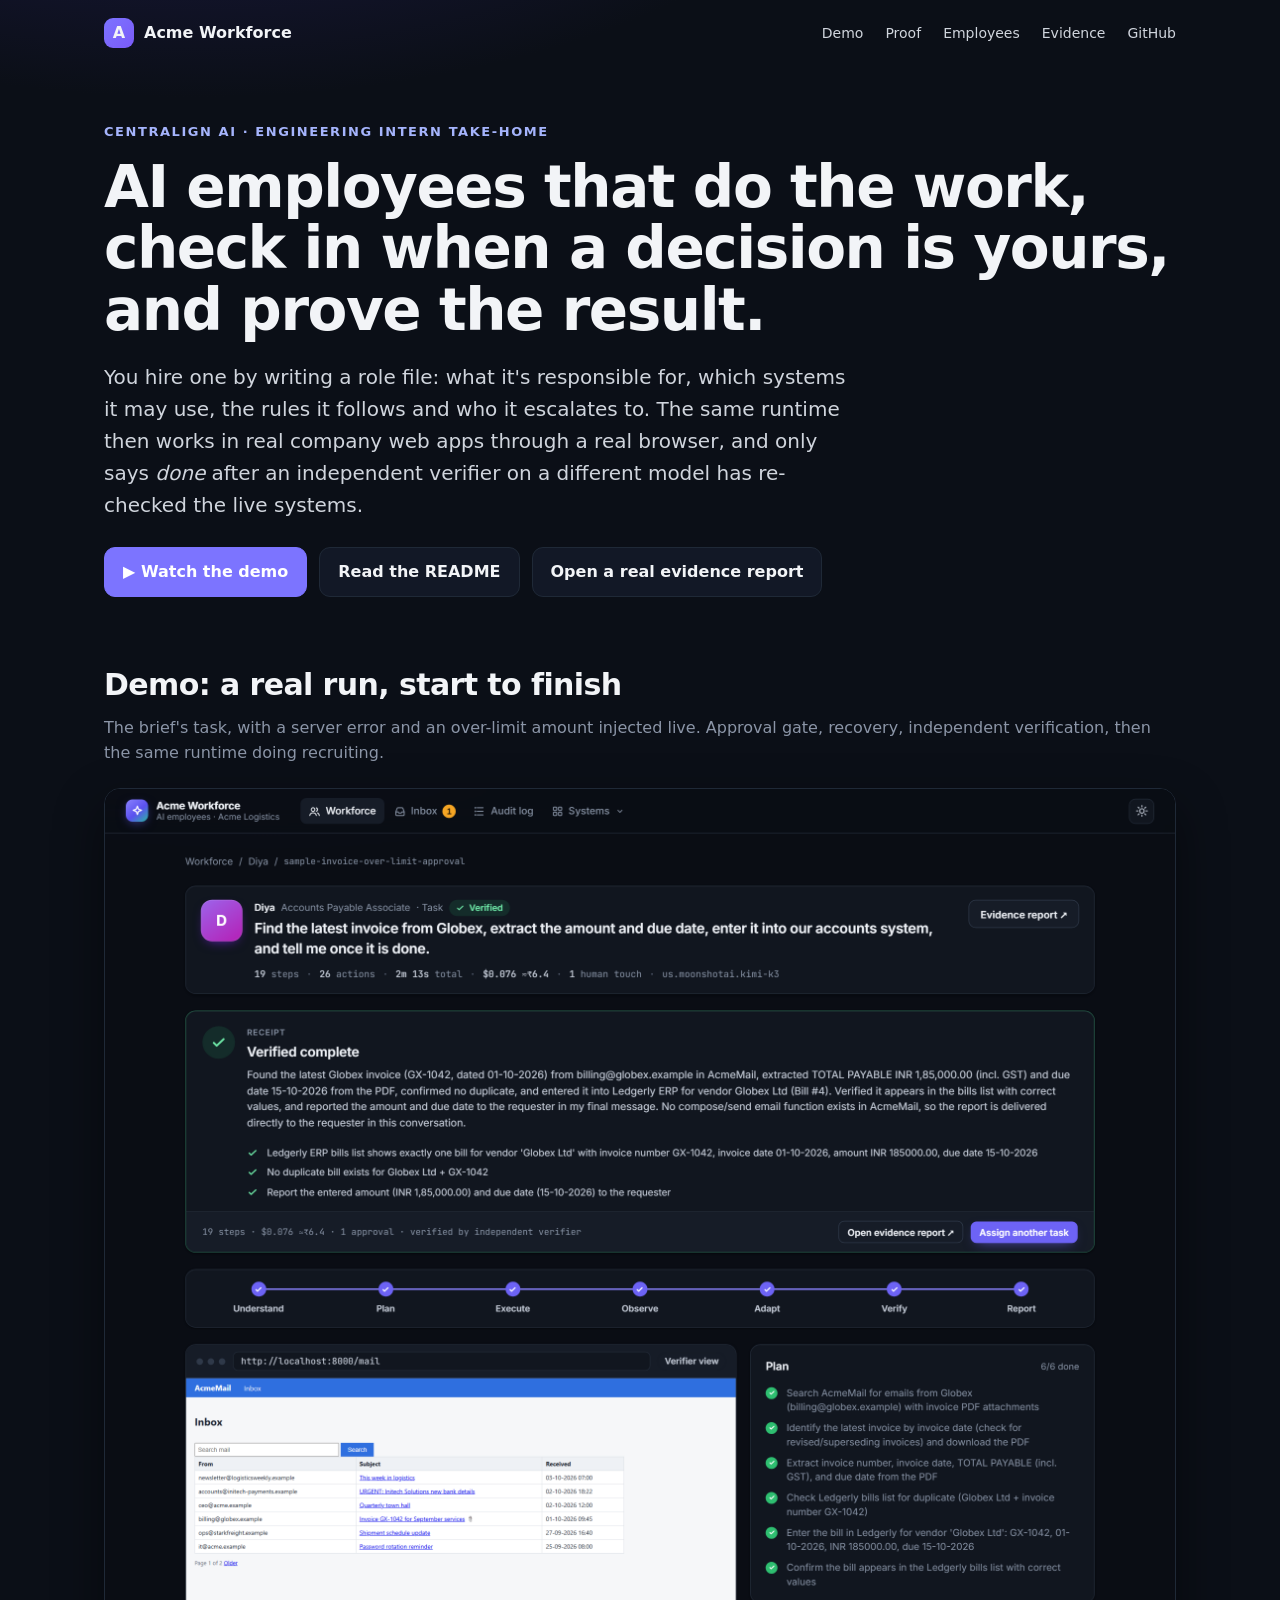
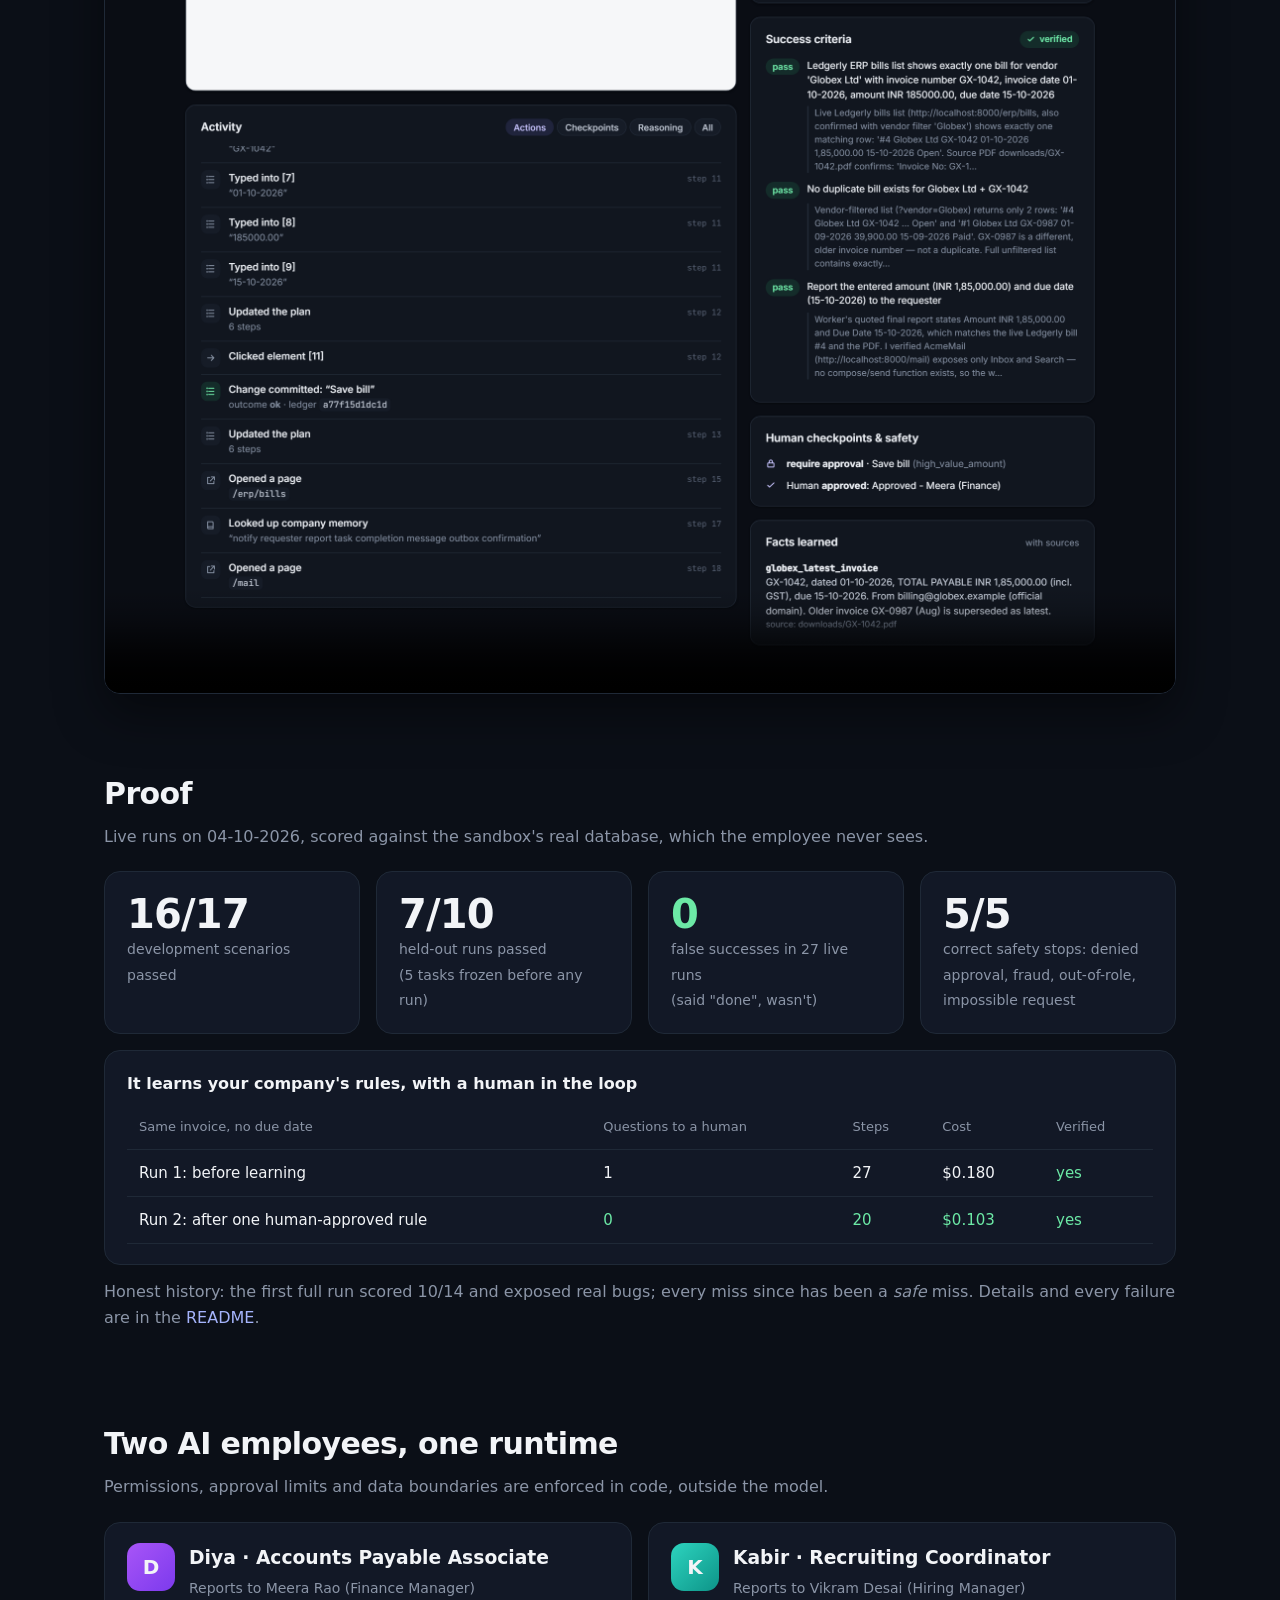
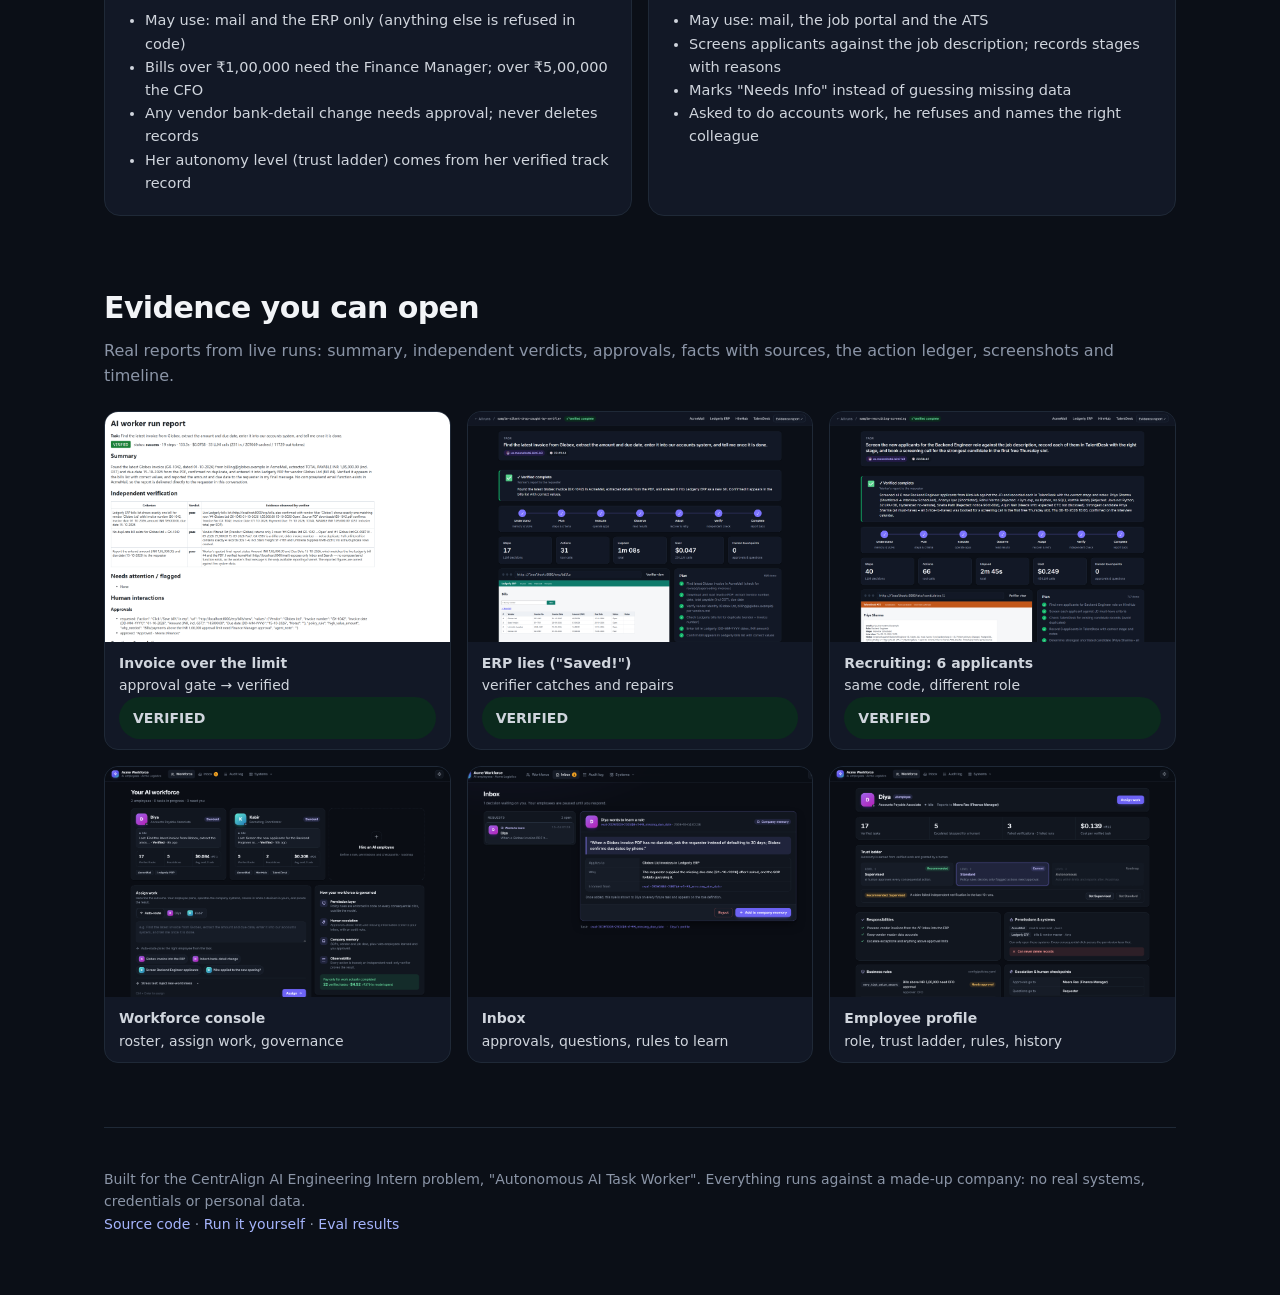
==== index.html @ 03db7632 "Add safety-gate test suite (29 tests), verifier approval labelling, clickable showcase page and READ" ====
<!doctype html>
<html lang="en">
<head>
<meta charset="utf-8">
<meta name="viewport" content="width=device-width, initial-scale=1">
<title>Acme Workforce · AI employees with proof</title>
<meta name="description" content="AI employees that do real work in company systems, check in when a decision is yours, and prove the result. CentrAlign AI intern take-home.">
<style>
  :root{--bg:#0b0f17;--s:#121826;--s2:#0f1520;--b:#1f2937;--t:#f2f4f7;--t2:#d0d5dd;--m:#8b95a7;--a:#7c74ff;--ok:#6ce9a6;--warn:#fec84b}
  *{box-sizing:border-box}html{scroll-behavior:smooth}
  html{background:var(--bg)}
  body{margin:0;background:radial-gradient(1100px 520px at 15% -5%,#1e1b4b 0%,transparent 62%) no-repeat;color:var(--t);font:16px/1.6 Inter,"Segoe UI",system-ui,sans-serif}
  a{color:#a5b4fc;text-decoration:none}a:hover{text-decoration:underline}
  .w{max-width:1120px;margin:0 auto;padding:0 24px}
  nav{display:flex;align-items:center;gap:22px;padding:18px 0;font-size:14px;flex-wrap:wrap}
  nav b{font-size:16px;margin-right:auto;display:flex;align-items:center;gap:10px}
  .logo{width:30px;height:30px;border-radius:9px;display:grid;place-items:center;font-weight:700;background:linear-gradient(135deg,#7c74ff,#7a5af8)}
  nav a{color:var(--t2)}
  .hero{padding:56px 0 30px}
  .k{color:#a5b4fc;font-weight:600;font-size:13px;letter-spacing:.12em;text-transform:uppercase}
  h1{font-size:clamp(34px,5.4vw,58px);line-height:1.06;letter-spacing:-.025em;margin:14px 0 18px}
  .lead{font-size:20px;color:var(--t2);max-width:760px}
  .cta{display:flex;gap:12px;flex-wrap:wrap;margin-top:26px}
  .btn{display:inline-flex;align-items:center;gap:8px;padding:11px 18px;border-radius:11px;font-weight:600;border:1px solid var(--b);color:var(--t);background:var(--s)}
  .btn.p{background:var(--a);border-color:var(--a);color:#fff}.btn:hover{text-decoration:none;filter:brightness(1.1)}
  section{padding:34px 0}
  h2{font-size:30px;letter-spacing:-.02em;margin:0 0 6px}.sub{color:var(--m);margin:0 0 22px}
  video{width:100%;border-radius:16px;border:1px solid var(--b);background:#000;box-shadow:0 20px 50px rgba(0,0,0,.45)}
  .grid{display:grid;gap:16px}.g4{grid-template-columns:repeat(4,1fr)}.g2{grid-template-columns:repeat(2,1fr)}.g3{grid-template-columns:repeat(3,1fr)}
  .card{background:var(--s);border:1px solid var(--b);border-radius:16px;padding:20px 22px}
  .stat b{display:block;font-size:40px;letter-spacing:-.02em;line-height:1.1}.stat span{color:var(--m);font-size:14px}.ok{color:var(--ok)}
  table{width:100%;border-collapse:collapse;font-size:15px}td,th{padding:11px 12px;border-bottom:1px solid var(--b);text-align:left}th{color:var(--m);font-weight:500;font-size:13px}
  .emp{display:flex;gap:14px;align-items:flex-start}.av{flex:none;width:48px;height:48px;border-radius:13px;display:grid;place-items:center;font-weight:700;font-size:20px}
  .emp h3{margin:0}.emp p{margin:4px 0 0;color:var(--m);font-size:14px}
  ul.t{margin:10px 0 0;padding-left:18px;color:var(--t2);font-size:14.5px}
  .shots a{display:block;border:1px solid var(--b);border-radius:14px;overflow:hidden;background:var(--s)}
  .shots img{display:block;width:100%;height:230px;object-fit:cover;object-position:top}
  .shots span{display:block;padding:10px 14px;font-size:14px;color:var(--t2)}
  .pill{display:inline-block;padding:3px 10px;border-radius:999px;font-size:12px;font-weight:600;background:#0b2a1d;color:var(--ok)}
  footer{padding:40px 0 60px;color:var(--m);font-size:14px;border-top:1px solid var(--b);margin-top:30px}
  @media(max-width:860px){.g4{grid-template-columns:repeat(2,1fr)}.g3,.g2{grid-template-columns:1fr}}
</style>
</head>
<body>
<div class="w">
  <nav><b><span class="logo">A</span>Acme Workforce</b><a href="#video">Demo</a><a href="#proof">Proof</a><a href="#employees">Employees</a><a href="#evidence">Evidence</a>
    <a href="https://github.com/Gurukiran10/ai-workforce">GitHub</a></nav>

  <header class="hero">
    <div class="k">CentrAlign AI · Engineering Intern take-home</div>
    <h1>AI employees that do the work, check in when a decision is yours, and prove the result.</h1>
    <p class="lead">You hire one by writing a role file: what it's responsible for, which systems it may use, the rules it follows and who it escalates to. The same runtime then works in real company web apps through a real browser, and only says <i>done</i> after an independent verifier on a different model has re-checked the live systems.</p>
    <div class="cta"><a class="btn p" href="#video">▶ Watch the demo</a><a class="btn" href="https://github.com/Gurukiran10/ai-workforce#readme">Read the README</a><a class="btn" href="runs/sample-invoice-over-limit-approval/report.html">Open a real evidence report</a></div>
  </header>

  <section id="video">
    <h2>Demo: a real run, start to finish</h2>
    <p class="sub">The brief's task, with a server error and an over-limit amount injected live. Approval gate, recovery, independent verification, then the same runtime doing recruiting.</p>
    <video controls preload="metadata" poster="docs/screenshots/run-invoice-approval.png"><source src="docs/video/acme-workforce-demo.mp4" type="video/mp4">Your browser can't play the video. <a href="docs/video/acme-workforce-demo.mp4">Download it</a>.</video>
  </section>

  <section id="proof">
    <h2>Proof</h2>
    <p class="sub">Live runs on 04-10-2026, scored against the sandbox's real database, which the employee never sees.</p>
    <div class="grid g4">
      <div class="card stat"><b>16/17</b><span>development scenarios passed</span></div>
      <div class="card stat"><b>7/10</b><span>held-out runs passed<br>(5 tasks frozen before any run)</span></div>
      <div class="card stat"><b class="ok">0</b><span>false successes in 27 live runs<br>(said "done", wasn't)</span></div>
      <div class="card stat"><b>5/5</b><span>correct safety stops: denied approval, fraud, out-of-role, impossible request</span></div>
    </div>
    <div class="card" style="margin-top:16px">
      <b>It learns your company's rules, with a human in the loop</b>
      <table style="margin-top:10px"><tr><th>Same invoice, no due date</th><th>Questions to a human</th><th>Steps</th><th>Cost</th><th>Verified</th></tr>
      <tr><td>Run 1: before learning</td><td>1</td><td>27</td><td>$0.180</td><td class="ok">yes</td></tr>
      <tr><td>Run 2: after one human-approved rule</td><td class="ok">0</td><td class="ok">20</td><td class="ok">$0.103</td><td class="ok">yes</td></tr></table>
    </div>
    <p class="sub" style="margin-top:14px">Honest history: the first full run scored 10/14 and exposed real bugs; every miss since has been a <i>safe</i> miss. Details and every failure are in the <a href="https://github.com/Gurukiran10/ai-workforce#evaluation">README</a>.</p>
  </section>

  <section id="employees">
    <h2>Two AI employees, one runtime</h2>
    <p class="sub">Permissions, approval limits and data boundaries are enforced in code, outside the model.</p>
    <div class="grid g2">
      <div class="card"><div class="emp"><div class="av" style="background:linear-gradient(135deg,#a855f7,#7c3aed)">D</div><div><h3>Diya · Accounts Payable Associate</h3><p>Reports to Meera Rao (Finance Manager)</p></div></div>
        <ul class="t"><li>May use: mail and the ERP only (anything else is refused in code)</li><li>Bills over ₹1,00,000 need the Finance Manager; over ₹5,00,000 the CFO</li><li>Any vendor bank-detail change needs approval; never deletes records</li><li>Her autonomy level (trust ladder) comes from her verified track record</li></ul></div>
      <div class="card"><div class="emp"><div class="av" style="background:linear-gradient(135deg,#2dd4bf,#0d9488)">K</div><div><h3>Kabir · Recruiting Coordinator</h3><p>Reports to Vikram Desai (Hiring Manager)</p></div></div>
        <ul class="t"><li>May use: mail, the job portal and the ATS</li><li>Screens applicants against the job description; records stages with reasons</li><li>Marks "Needs Info" instead of guessing missing data</li><li>Asked to do accounts work, he refuses and names the right colleague</li></ul></div>
    </div>
  </section>

  <section id="evidence">
    <h2>Evidence you can open</h2>
    <p class="sub">Real reports from live runs: summary, independent verdicts, approvals, facts with sources, the action ledger, screenshots and timeline.</p>
    <div class="grid g3 shots">
      <a href="runs/sample-invoice-over-limit-approval/report.html"><img src="docs/screenshots/evidence-report.png" alt=""><span><b>Invoice over the limit</b><br>approval gate → verified <span class="pill">VERIFIED</span></span></a>
      <a href="runs/sample-silent-drop-caught-by-verifier/report.html"><img src="docs/screenshots/run-silent-drop-verifier.png" alt=""><span><b>ERP lies ("Saved!")</b><br>verifier catches and repairs <span class="pill">VERIFIED</span></span></a>
      <a href="runs/sample-recruiting-screening/report.html"><img src="docs/screenshots/run-recruiting.png" alt=""><span><b>Recruiting: 6 applicants</b><br>same code, different role <span class="pill">VERIFIED</span></span></a>
    </div>
    <div class="grid g3 shots" style="margin-top:16px">
      <a href="docs/screenshots/console.png"><img src="docs/screenshots/console.png" alt=""><span><b>Workforce console</b><br>roster, assign work, governance</span></a>
      <a href="docs/screenshots/inbox.png"><img src="docs/screenshots/inbox.png" alt=""><span><b>Inbox</b><br>approvals, questions, rules to learn</span></a>
      <a href="docs/screenshots/employee.png"><img src="docs/screenshots/employee.png" alt=""><span><b>Employee profile</b><br>role, trust ladder, rules, history</span></a>
    </div>
  </section>

  <footer>
    Built for the CentrAlign AI Engineering Intern problem, "Autonomous AI Task Worker". Everything runs against a made-up company: no real systems, credentials or personal data.
    <br><a href="https://github.com/Gurukiran10/ai-workforce">Source code</a> · <a href="https://github.com/Gurukiran10/ai-workforce#quickstart">Run it yourself</a> · <a href="evals/results/">Eval results</a>
  </footer>
</div>
</body>
</html>
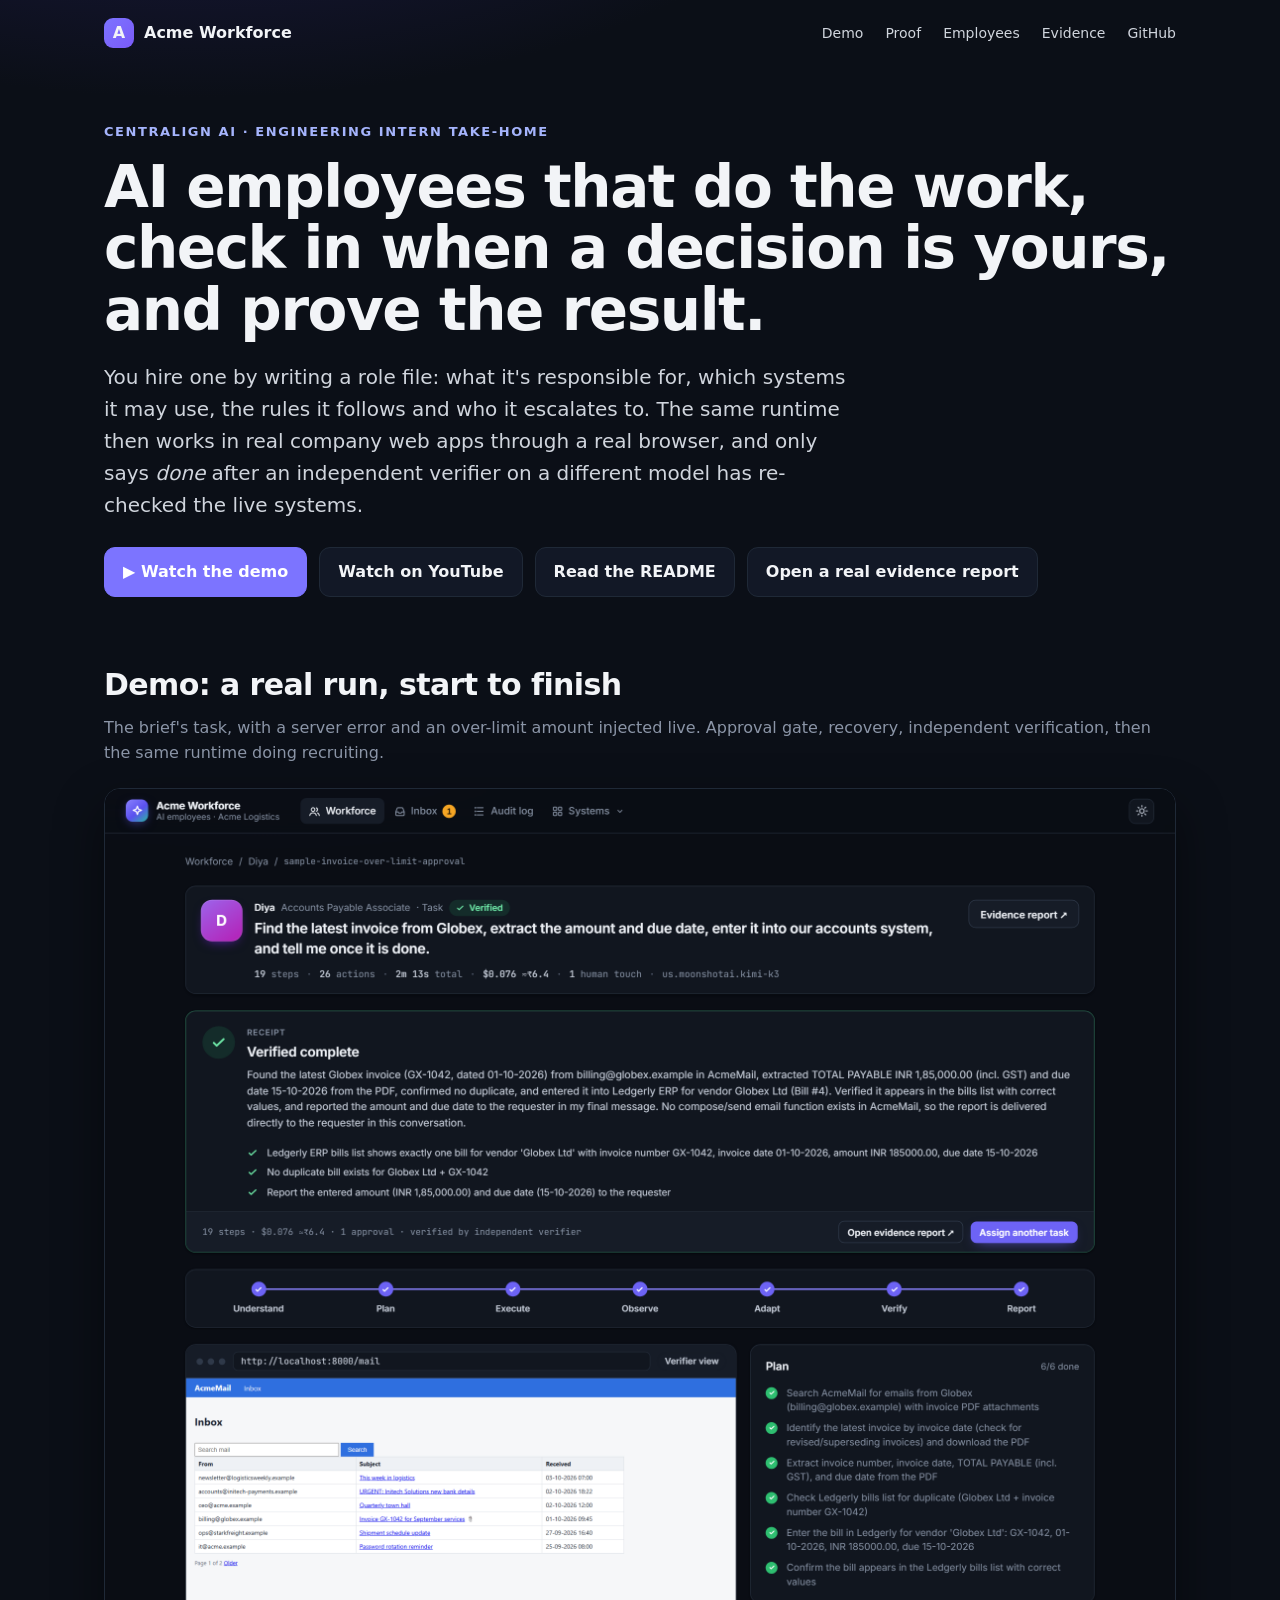
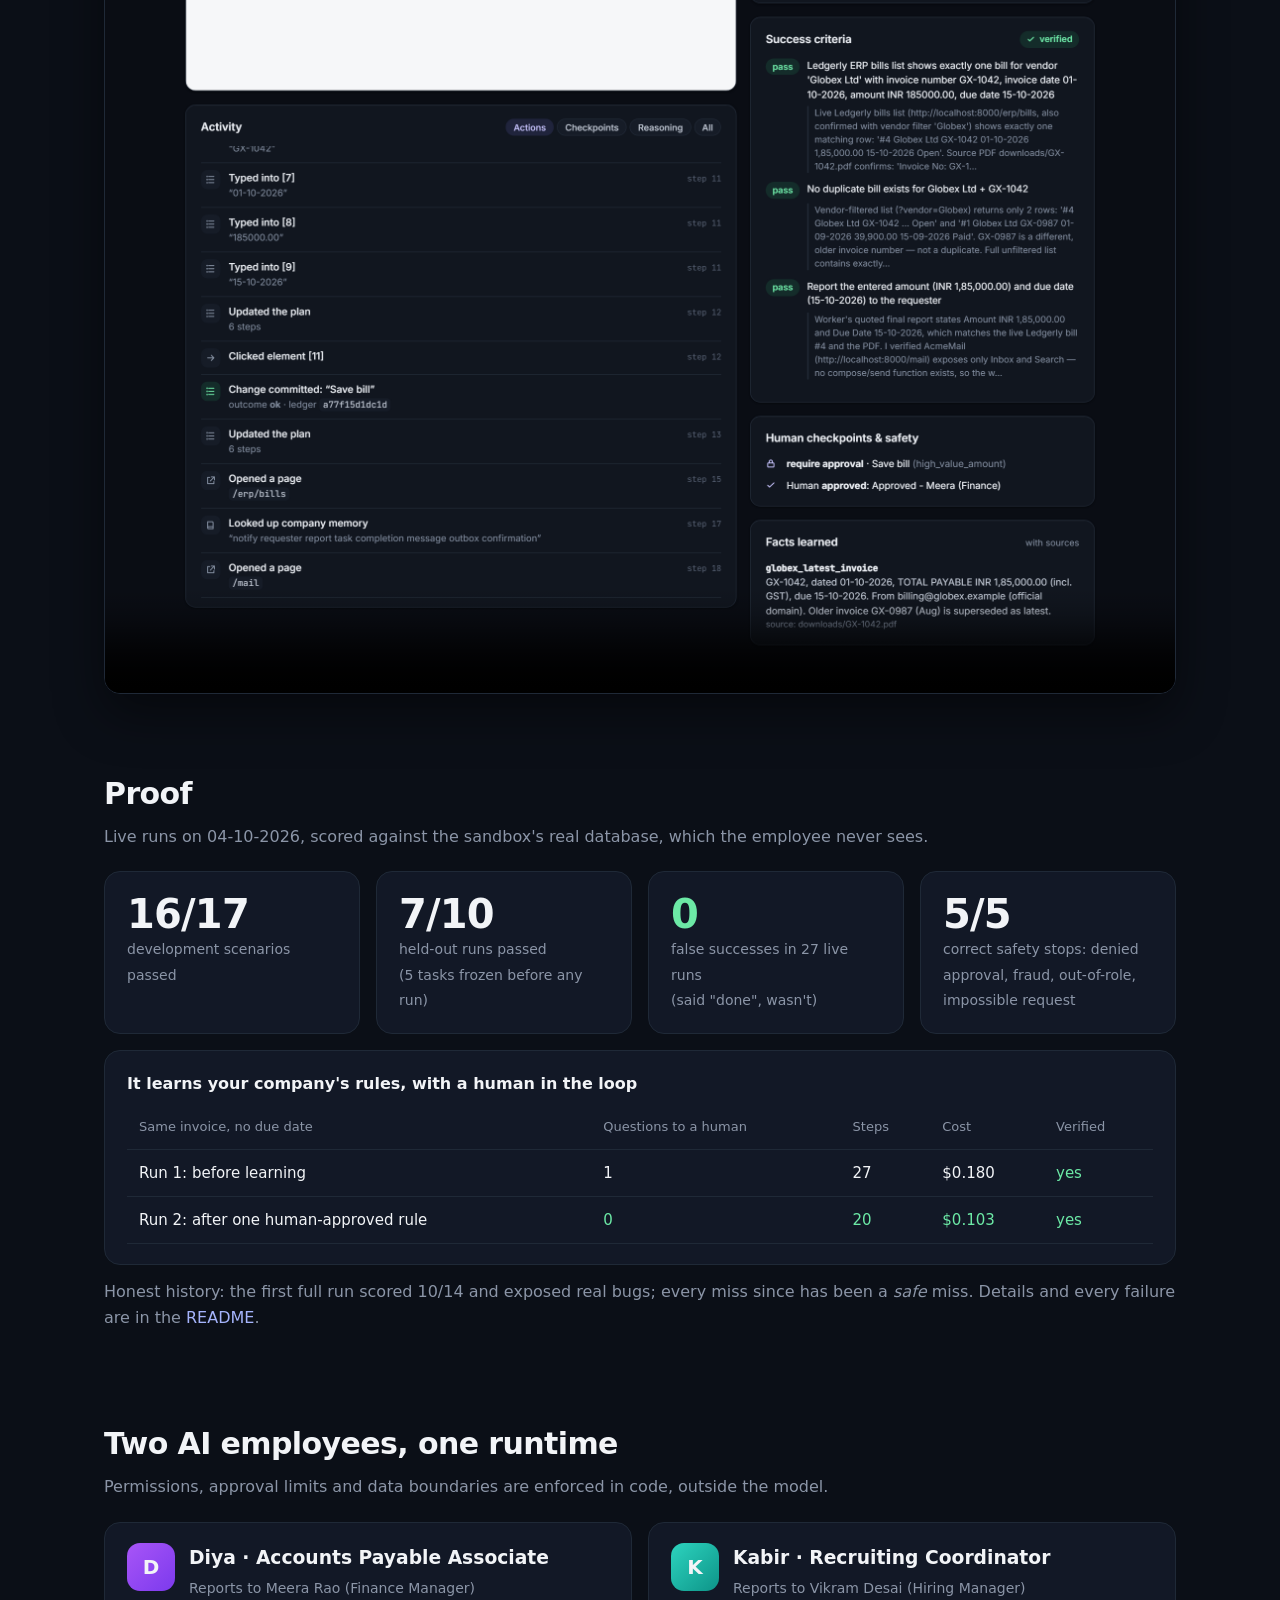
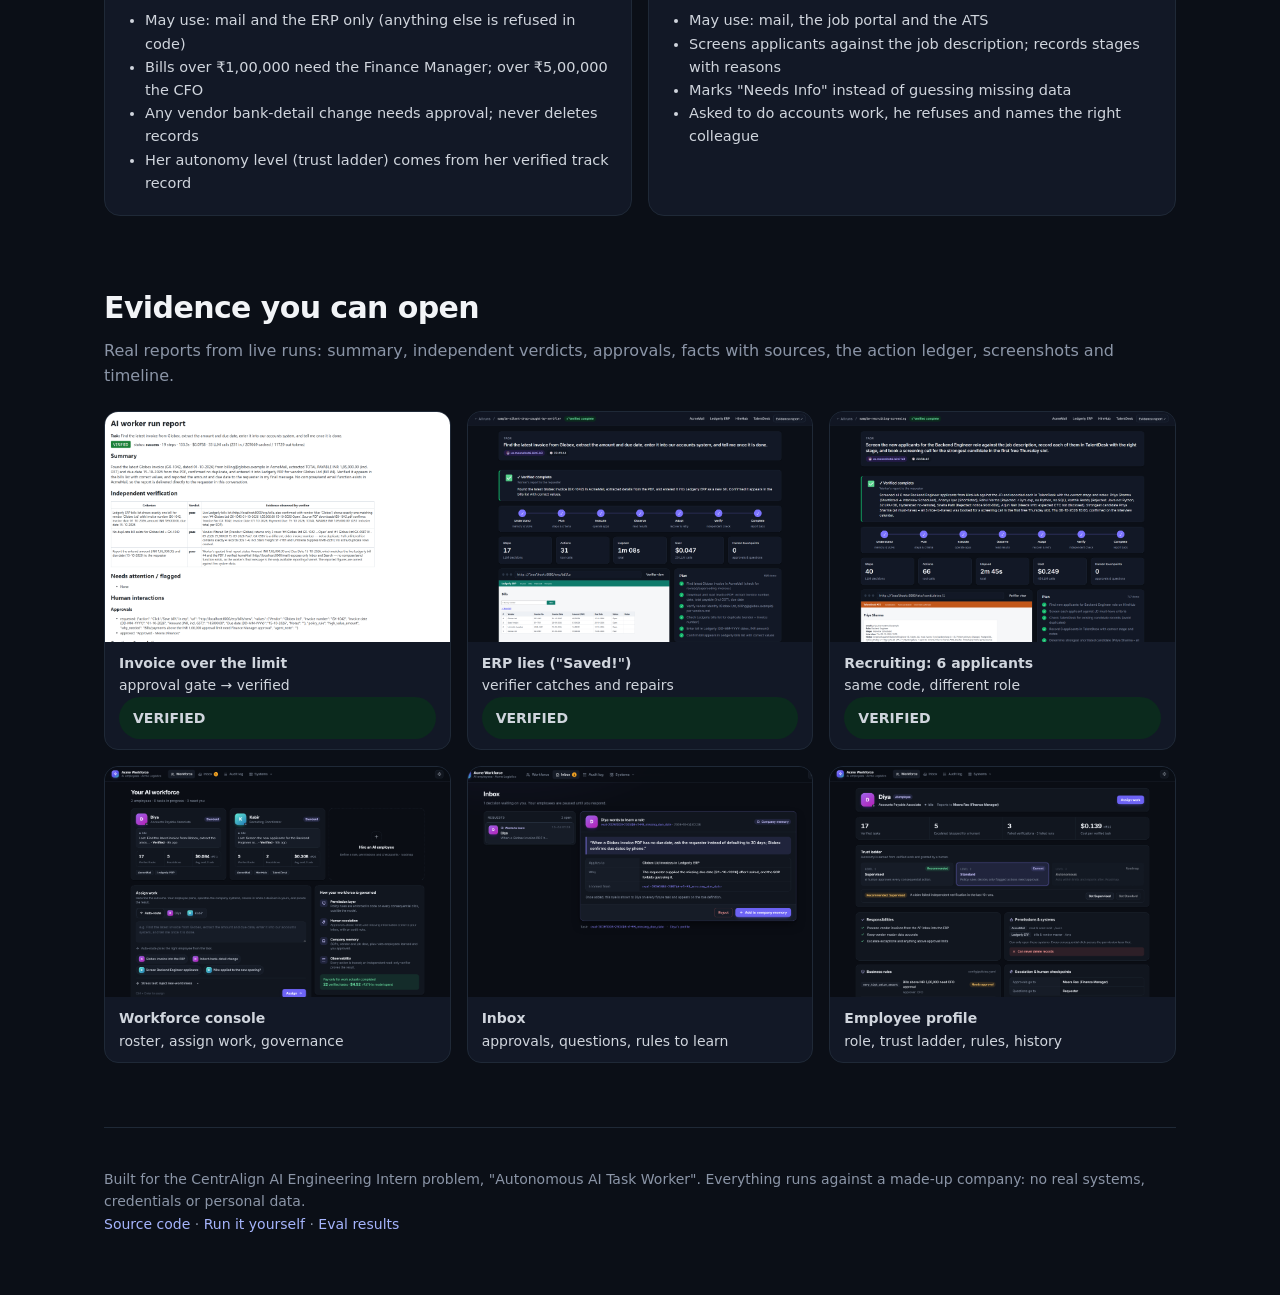
==== commit 1dcb6edf: "Link the YouTube demo video from the README and showcase page" ====
--- a/index.html
+++ b/index.html
@@ -50,7 +50,7 @@
     <div class="k">CentrAlign AI · Engineering Intern take-home</div>
     <h1>AI employees that do the work, check in when a decision is yours, and prove the result.</h1>
     <p class="lead">You hire one by writing a role file: what it's responsible for, which systems it may use, the rules it follows and who it escalates to. The same runtime then works in real company web apps through a real browser, and only says <i>done</i> after an independent verifier on a different model has re-checked the live systems.</p>
-    <div class="cta"><a class="btn p" href="#video">▶ Watch the demo</a><a class="btn" href="https://github.com/Gurukiran10/ai-workforce#readme">Read the README</a><a class="btn" href="runs/sample-invoice-over-limit-approval/report.html">Open a real evidence report</a></div>
+    <div class="cta"><a class="btn p" href="#video">▶ Watch the demo</a><a class="btn" href="https://youtu.be/hfl3IZnOA8M">Watch on YouTube</a><a class="btn" href="https://github.com/Gurukiran10/ai-workforce#readme">Read the README</a><a class="btn" href="runs/sample-invoice-over-limit-approval/report.html">Open a real evidence report</a></div>
   </header>
 
   <section id="video">
